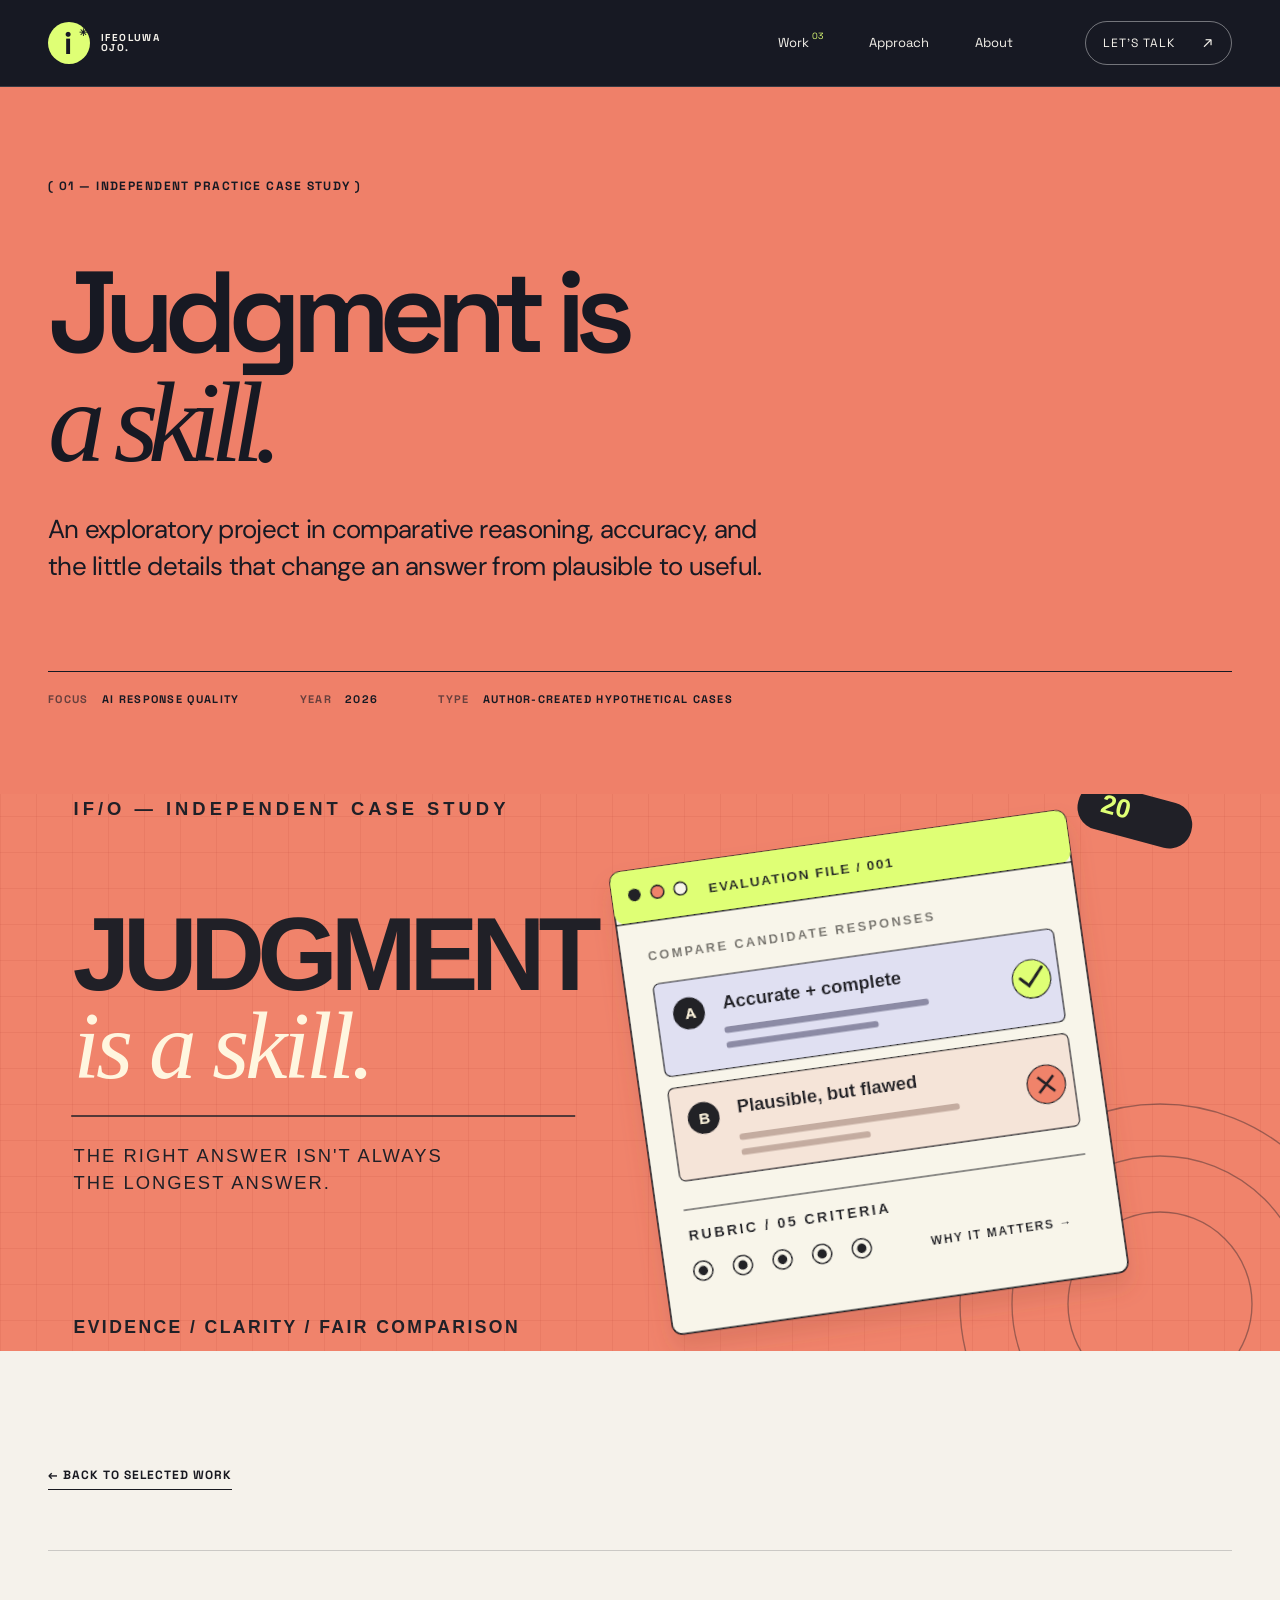
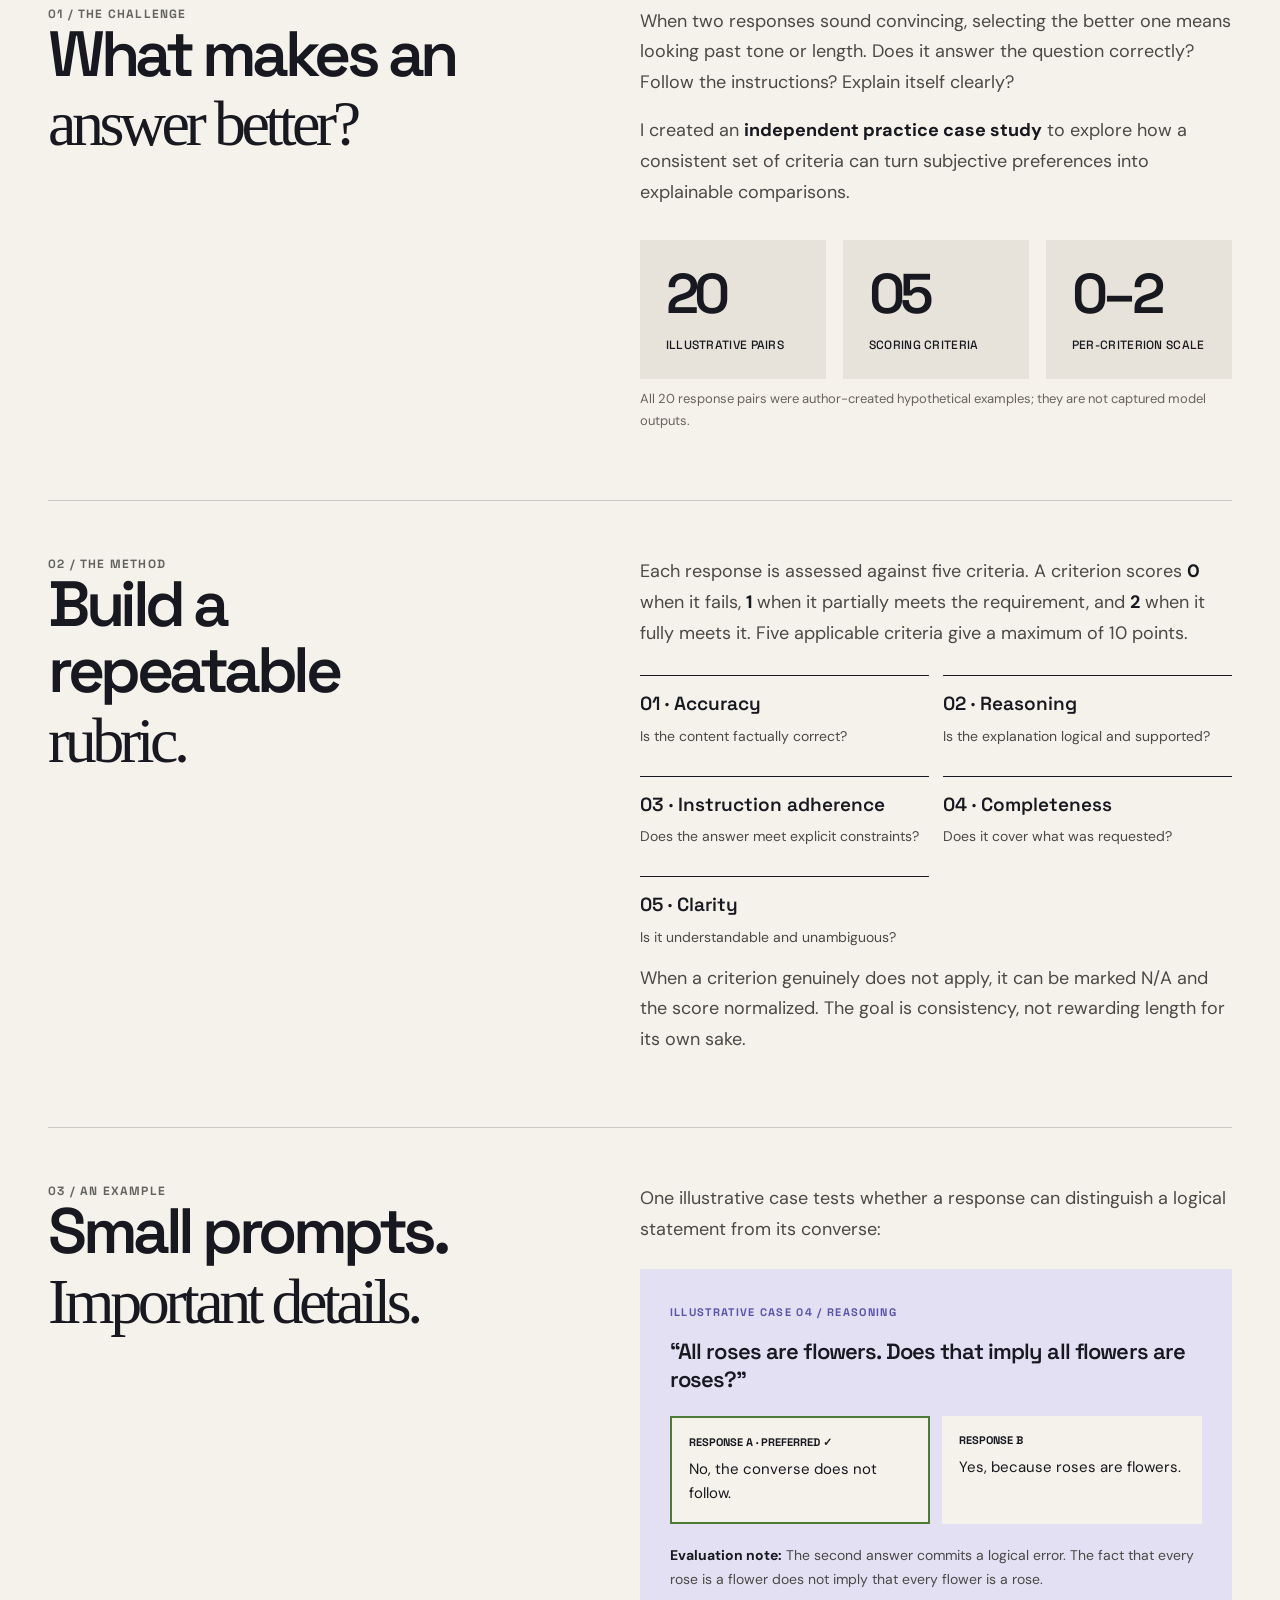
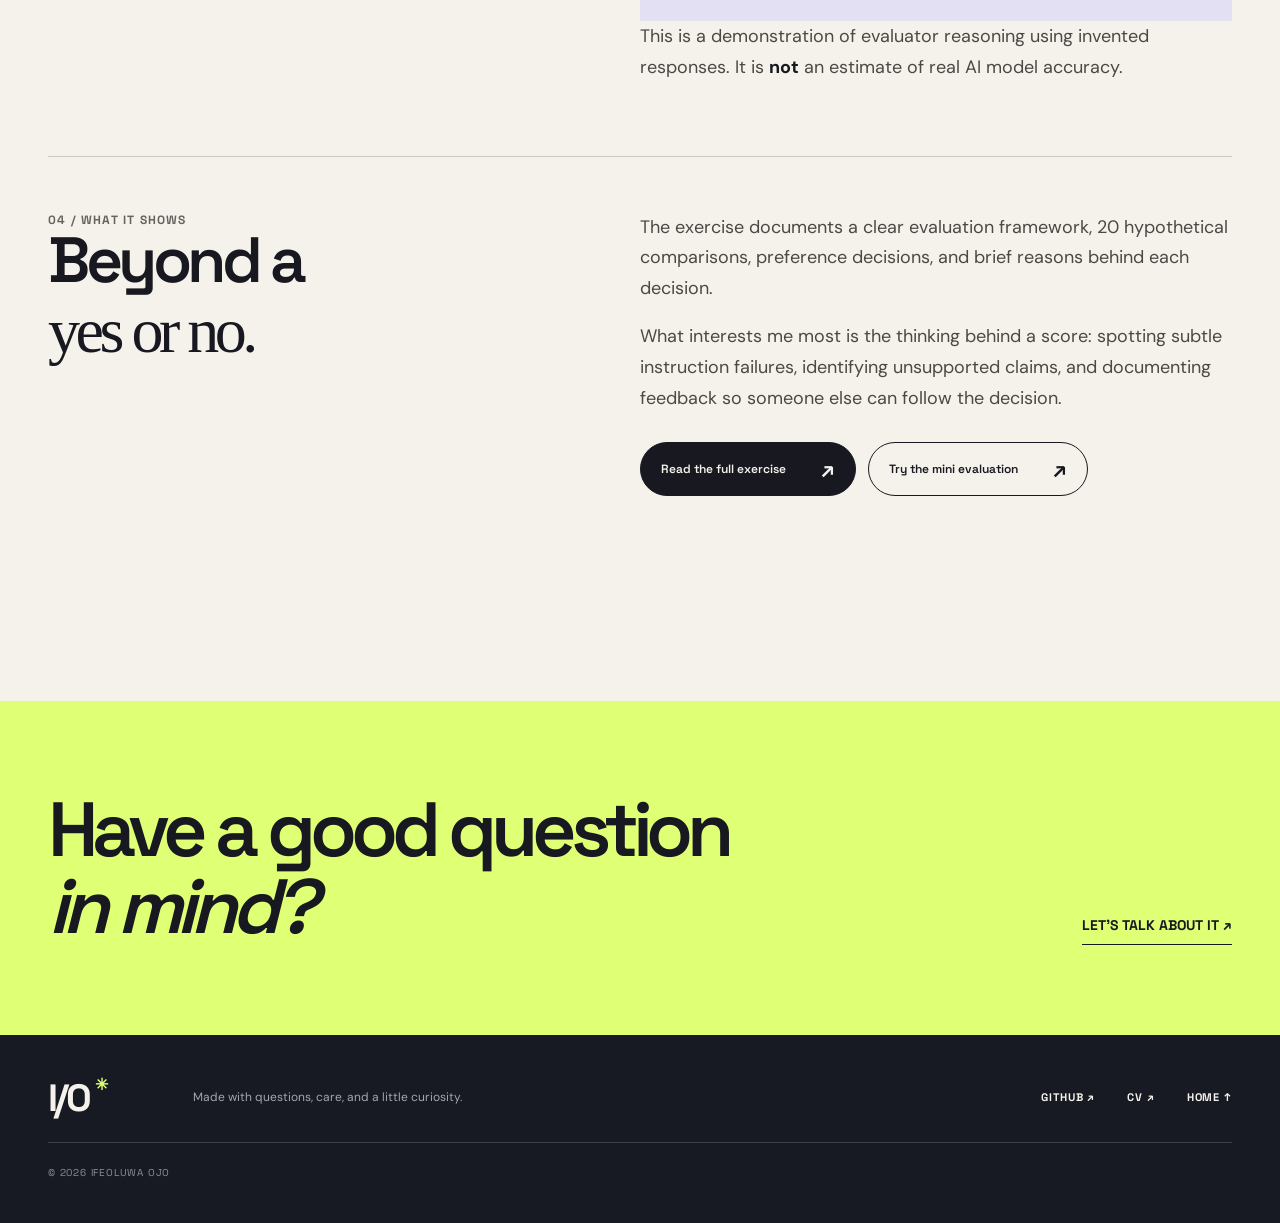
==== work/ai-response-evaluation.html @ a1e18ade "Add files via upload Redesigned my portfolio website" ====
<!doctype html><html lang="en"><head><meta charset="utf-8"><meta name="viewport" content="width=device-width, initial-scale=1"><meta name="theme-color" content="#171923"><meta name="description" content="An independently authored AI-response evaluation exercise with 20 hypothetical paired cases and a five-criterion rubric."><meta property="og:type" content="article"><meta property="og:title" content="AI Response Evaluation — Ifeoluwa Ojo"><meta property="og:description" content="An independently authored AI-response evaluation exercise with 20 hypothetical paired cases and a five-criterion rubric."><meta property="og:image" content="https://ifeoluwaojo-dev.github.io/github.io/assets/img/og-cover.png"><link rel="icon" type="image/svg+xml" href="../assets/img/favicon.svg"><link rel="stylesheet" href="../assets/css/styles.css"><title>AI Response Evaluation — Ifeoluwa Ojo</title><script defer src="../assets/js/main.js"></script></head><body class="page-case"><a class="skip-link" href="#main">Skip to content</a>
<header class="site-header"><div class="nav-shell wrap"><a class="brand" href="../index.html" aria-label="Ifeoluwa Ojo homepage"><span class="brand-icon">i<span>✳</span></span><span class="brand-name">IFEOLUWA<br>OJO.</span></a><nav class="desktop-nav" aria-label="Main navigation"><a href="../index.html#work">Work <sup>03</sup></a><a href="../index.html#approach">Approach</a><a href="../index.html#about">About</a></nav><a class="nav-contact" href="mailto:ifeoluwaojo211@gmail.com">LET'S TALK <span aria-hidden="true">↗</span></a><button class="menu-toggle" type="button" aria-controls="mobile-menu" aria-expanded="false" aria-label="Open navigation"><span></span><span></span></button></div><nav class="mobile-menu" id="mobile-menu" aria-label="Mobile navigation" inert><a href="../index.html#work">01 / Selected work</a><a href="../index.html#approach">02 / The approach</a><a href="../index.html#about">03 / About me</a><a href="../index.html#contact">04 / Let's talk</a></nav></header><main id="main"><section class="case-hero case-hero-ai"><div class="wrap"><span class="case-overline">( 01 — INDEPENDENT PRACTICE CASE STUDY )</span><h1>Judgment is<br><em>a skill.</em></h1><p>An exploratory project in comparative reasoning, accuracy, and the little details that change an answer from plausible to useful.</p><div class="case-hero-meta"><span><b>FOCUS</b> AI RESPONSE QUALITY</span><span><b>YEAR</b> 2026</span><span><b>TYPE</b> AUTHOR-CREATED HYPOTHETICAL CASES</span></div></div></section><div class="case-banner"><img src="../assets/img/project-evaluation.svg" alt="Creative editorial artwork representing An independently authored AI-response evaluation exercise with 20 hypothetical paired cases and a five-criteri"></div><div class="case-body"><div class="wrap"><a class="case-back" href="../index.html#work">← BACK TO SELECTED WORK</a><section class="case-section reveal"><div><div class="case-label">01 / THE CHALLENGE</div><h2>What makes an<br><em>answer better?</em></h2></div><div class="case-text"><p>When two responses sound convincing, selecting the better one means looking past tone or length. Does it answer the question correctly? Follow the instructions? Explain itself clearly?</p><p>I created an <strong>independent practice case study</strong> to explore how a consistent set of criteria can turn subjective preferences into explainable comparisons.</p><div class="metric-grid"><div class="metric"><strong>20</strong><span>ILLUSTRATIVE PAIRS</span></div><div class="metric"><strong>05</strong><span>SCORING CRITERIA</span></div><div class="metric"><strong>0–2</strong><span>PER-CRITERION SCALE</span></div></div><p class="case-caption">All 20 response pairs were author-created hypothetical examples; they are not captured model outputs.</p></div></section><section class="case-section reveal"><div><div class="case-label">02 / THE METHOD</div><h2>Build a repeatable<br><em>rubric.</em></h2></div><div class="case-text"><p>Each response is assessed against five criteria. A criterion scores <strong>0</strong> when it fails, <strong>1</strong> when it partially meets the requirement, and <strong>2</strong> when it fully meets it. Five applicable criteria give a maximum of 10 points.</p><div class="case-rubric"><div><strong>01 · Accuracy</strong><p>Is the content factually correct?</p></div><div><strong>02 · Reasoning</strong><p>Is the explanation logical and supported?</p></div><div><strong>03 · Instruction adherence</strong><p>Does the answer meet explicit constraints?</p></div><div><strong>04 · Completeness</strong><p>Does it cover what was requested?</p></div><div><strong>05 · Clarity</strong><p>Is it understandable and unambiguous?</p></div></div><p>When a criterion genuinely does not apply, it can be marked N/A and the score normalized. The goal is consistency, not rewarding length for its own sake.</p></div></section><section class="case-section reveal"><div><div class="case-label">03 / AN EXAMPLE</div><h2>Small prompts.<br><em>Important details.</em></h2></div><div class="case-text"><p>One illustrative case tests whether a response can distinguish a logical statement from its converse:</p><div class="case-example"><span class="example-kicker">ILLUSTRATIVE CASE 04 / REASONING</span><strong>“All roses are flowers. Does that imply all flowers are roses?”</strong><div class="case-example-grid"><div class="answer-preferred"><small>RESPONSE A · PREFERRED ✓</small>No, the converse does not follow.</div><div><small>RESPONSE B</small>Yes, because roses are flowers.</div></div><p><strong>Evaluation note:</strong> The second answer commits a logical error. The fact that every rose is a flower does not imply that every flower is a rose.</p></div><p>This is a demonstration of evaluator reasoning using invented responses. It is <strong>not</strong> an estimate of real AI model accuracy.</p></div></section><section class="case-section reveal"><div><div class="case-label">04 / WHAT IT SHOWS</div><h2>Beyond a<br><em>yes or no.</em></h2></div><div class="case-text"><p>The exercise documents a clear evaluation framework, 20 hypothetical comparisons, preference decisions, and brief reasons behind each decision.</p><p>What interests me most is the thinking behind a score: spotting subtle instruction failures, identifying unsupported claims, and documenting feedback so someone else can follow the decision.</p><div class="case-actions"><a class="pill-link pill-link-dark" href="../assets/docs/AI_Response_Evaluation_Portfolio.pdf" target="_blank" rel="noopener noreferrer">Read the full exercise <span aria-hidden="true">↗</span></a><a class="pill-link" href="../index.html#lab">Try the mini evaluation <span aria-hidden="true">↗</span></a></div></div></section></div></div></main><section class="case-cta"><div class="wrap case-cta-inner"><h2>Have a good question<br><em>in mind?</em></h2><a href="mailto:ifeoluwaojo211@gmail.com">LET'S TALK ABOUT IT ↗</a></div></section><footer class="site-footer"><div class="wrap footer-inner"><a class="footer-brand" href="../index.html">I/O <span>✳</span></a><p>Made with questions, care, and a little curiosity.</p><div class="footer-links"><a href="https://github.com/ifeoluwaojo-dev" target="_blank" rel="noopener noreferrer">GITHUB ↗</a><a href="../assets/docs/Ifeoluwa_Ojo_Generalist_CV.pdf" target="_blank" rel="noopener noreferrer">CV ↗</a><a href="../index.html">HOME ↑</a></div><span class="footer-year">© <span data-year>2026</span> IFEOLUWA OJO</span></div></footer></body></html>
---- assets/css/styles.css ----
/* IF/O — an original, static portfolio. No dependencies or build step. */
@import url('https://fonts.googleapis.com/css2?family=DM+Sans:wght@400;500;600;700&family=Space+Grotesk:wght@400;500;600;700&display=swap');
:root{--ink:#181920;--paper:#f5f2eb;--paper-deep:#eae6dc;--muted:#63635f;--night:#171923;--lime:#dfff75;--violet:#6960cf;--coral:#ef8069;--line:rgba(24,25,32,.19);--font:'Space Grotesk',Arial,Helvetica,sans-serif;--body:'DM Sans',Arial,Helvetica,sans-serif;--serif:Georgia,'Times New Roman',serif;--ease:cubic-bezier(.22,1,.36,1)}
*,*::before,*::after{box-sizing:border-box}html{scroll-behavior:smooth;scroll-padding-top:88px}body{margin:0;color:var(--ink);background:var(--paper);font-family:var(--body);font-size:16px;line-height:1.55;-webkit-font-smoothing:antialiased;overflow-x:hidden}::selection{background:var(--lime);color:var(--ink)}a{color:inherit;text-decoration:none}a:focus-visible,button:focus-visible{outline:3px solid var(--violet);outline-offset:5px}button{font:inherit;cursor:pointer}img,svg{max-width:100%;display:block}p,h1,h2,h3,h4{margin-top:0}h1,h2,h3{font-family:var(--font)}.wrap{width:min(100% - 96px,1430px);margin-inline:auto}.skip-link{position:fixed;z-index:300;background:var(--lime);padding:12px 18px;left:14px;top:-70px;color:var(--ink)}.skip-link:focus{top:12px}.section-pad{padding-block:136px}.eyebrow,.section-kicker,.project-meta,.hero-baseline,.hero-edition,.hero-intro,.nav-contact,.nav-shell,.quiz-head,.quiz-eyebrow,.about-facts span,.method-index,.strip-title,.lab-sticker,.footer-links,.footer-year{font-family:var(--font)}.section-kicker{display:flex;justify-content:space-between;gap:16px;align-items:center;font-size:12px;font-weight:700;letter-spacing:.105em;border-top:1px solid var(--line);padding-top:16px;line-height:1.4}.section-display{font-size:clamp(3.8rem,7.5vw,8rem);line-height:.98;letter-spacing:-.085em;font-weight:600;margin:0}.section-display em,.hero-title em,.contact-title em{font-family:var(--serif);font-weight:400;letter-spacing:-.08em}.text-link{display:inline-flex;align-items:center;gap:36px;border-bottom:1px solid currentColor;padding-bottom:8px;font-family:var(--font);font-size:14px;font-weight:600;transition:gap .3s var(--ease)}.text-link:hover{gap:48px}.text-link span{font-size:20px}.reveal{opacity:1;transform:none}.js .reveal{opacity:0;transform:translateY(35px);transition:opacity .8s var(--ease),transform .8s var(--ease)}.js .reveal.in-view{opacity:1;transform:none}.page-loader{display:none}.js .page-loader{display:grid;place-items:center;position:fixed;z-index:200;inset:0;pointer-events:none;clip-path:inset(0 0 100% 0);background:var(--lime);color:var(--night)}.loader-asterisk{font-size:110px}
/* Navigation */
.site-header{height:87px;position:sticky;top:0;z-index:90;background:var(--night);color:var(--paper);border-bottom:1px solid rgba(255,255,255,.14)}.site-header.header-sticky{position:sticky;top:0;box-shadow:0 14px 40px rgba(0,0,0,.12)}.nav-shell{display:flex;align-items:center;justify-content:space-between;height:100%;gap:28px}.brand{display:flex;align-items:center;gap:11px;flex:0 0 auto}.brand-icon{width:42px;height:42px;display:grid;place-items:center;background:var(--lime);color:var(--night);font-size:31px;line-height:1;font-weight:700;border-radius:50%;letter-spacing:-.07em;position:relative;padding-right:5px}.brand-icon span{font-size:10px;position:absolute;right:5px;top:6px}.brand-name{font-size:10px;line-height:1.05;font-weight:700;letter-spacing:.14em}.desktop-nav{display:flex;align-items:center;gap:46px;margin-left:auto;margin-right:44px}.desktop-nav a{font-family:var(--font);font-size:13px;transition:color .2s}.desktop-nav a:hover{color:var(--lime)}.desktop-nav sup{color:var(--lime);font-size:9px;position:relative;top:-3px}.nav-contact{border:1px solid rgba(255,255,255,.4);border-radius:999px;padding:12px 17px;display:flex;gap:28px;font-size:12px;letter-spacing:.08em;transition:background .2s,color .2s}.nav-contact:hover{background:var(--lime);border-color:var(--lime);color:var(--night)}.nav-contact span{font-size:16px;line-height:1}.menu-toggle{display:none;border:0;background:none;color:inherit;width:44px;height:44px;align-items:center;justify-content:center;flex-direction:column;gap:7px}.menu-toggle span{height:2px;width:25px;background:currentColor;transform-origin:center;transition:transform .25s}.menu-toggle[aria-expanded="true"] span:first-child{transform:translateY(4.5px) rotate(45deg)}.menu-toggle[aria-expanded="true"] span:last-child{transform:translateY(-4.5px) rotate(-45deg)}.mobile-menu{display:none}
/* Opening */
.hero{background:var(--night);color:var(--paper);position:relative;min-height:820px;overflow:hidden}.hero::before{content:"";position:absolute;width:480px;height:480px;top:38%;right:-135px;background:radial-gradient(circle,rgba(123,110,219,.18),transparent 66%);pointer-events:none}.hero-grain{position:absolute;inset:0;opacity:.14;pointer-events:none;background-image:url("data:image/svg+xml,%3Csvg viewBox='0 0 180 180' xmlns='http://www.w3.org/2000/svg'%3E%3Cfilter id='n'%3E%3CfeTurbulence type='fractalNoise' baseFrequency='.87' numOctaves='3' stitchTiles='stitch'/%3E%3C/filter%3E%3Crect width='100%25' height='100%25' filter='url(%23n)' opacity='.20'/%3E%3C/svg%3E")}.hero-inner{position:relative;min-height:820px;padding-top:38px;padding-bottom:27px;display:flex;flex-direction:column}.hero-topline{display:flex;justify-content:space-between;position:relative;z-index:4;gap:20px;align-items:center}.eyebrow{font-size:12px;font-weight:700;letter-spacing:.13em}.signal-dot{width:8px;height:8px;display:inline-block;background:var(--lime);border-radius:50%;box-shadow:0 0 0 4px rgba(223,255,117,.12);margin-right:11px;vertical-align:1px}.hero-edition{font-size:11px;letter-spacing:.12em;color:#a7a8b4}.hero-copy{position:relative;z-index:3;padding-top:91px}.hero-intro{font-size:15px;font-weight:500;letter-spacing:.005em;display:flex;align-items:center;gap:10px;margin-bottom:30px;color:#dfdfdc}.hello-mark{color:var(--lime);font-size:22px}.hero-title{font-size:clamp(5rem,9.6vw,10.2rem);line-height:.915;letter-spacing:-.095em;font-weight:600;margin:0;max-width:1400px}.hero-title .outlined{color:transparent;-webkit-text-stroke:1.5px var(--paper)}.hero-title em{color:var(--lime)}.title-fullstop{color:var(--lime)}.hero-subrow{margin-top:60px;display:flex;align-items:center;gap:52px}.hero-subrow p{max-width:510px;color:#c8c8d2;font-size:clamp(17px,1.7vw,21px);line-height:1.5;margin:0}.hero-subrow strong{color:var(--paper);font-weight:600}.round-link{flex:0 0 64px;width:64px;height:64px;border:1px solid rgba(255,255,255,.45);border-radius:50%;display:grid;place-items:center;font-size:32px;transition:background .3s,transform .3s,color .3s}.round-link:hover{background:var(--lime);color:var(--night);transform:translateY(5px)}.hero-baseline{margin-top:auto;padding-top:74px;display:flex;justify-content:space-between;position:relative;z-index:3;color:#a8aabb;font-size:11px;letter-spacing:.12em;font-weight:600}.hero-baseline i{color:var(--lime);font-style:normal;margin:0 10px;font-size:10px}.hero-baseline>span:last-child{color:var(--lime)}.hero-baseline>span:last-child span{font-size:17px}.hero-object{position:absolute;width:350px;height:350px;right:0;top:389px;z-index:1;pointer-events:none;filter:drop-shadow(0 30px 45px rgba(0,0,0,.3))}.object-disc{height:100%;width:100%;border-radius:50%;background:radial-gradient(circle at 33% 30%,#c2b6fa 5%,#8177c9 40%,#453b8d 80%);border:1px solid #b6adf5;box-shadow:inset -15px -20px 50px rgba(23,25,35,.5);display:grid;place-items:center;transform:rotate(-15deg);animation:discFloat 7s ease-in-out infinite}.object-disc::after{content:"";position:absolute;inset:18px;border:1px solid rgba(255,255,255,.26);border-radius:50%}.object-core{position:relative;display:flex;flex-direction:column;align-items:center;justify-content:center;gap:5px;color:var(--paper)}.object-core-star{font-size:38px;color:var(--lime);line-height:1}.object-core-copy{text-align:center;line-height:1;font-size:52px;letter-spacing:-.11em;font-family:var(--font);font-weight:700}.micro-star{font-size:13px;color:var(--lime);position:relative;top:-19px;left:4px}.object-orbit{position:absolute;z-index:-1;width:420px;height:420px;top:-35px;left:-35px;border:1px solid rgba(223,255,117,.37);border-radius:50%;transform:scaleX(.74) rotate(31deg)}.orbit-two{transform:scaleX(1.04) scaleY(.6) rotate(-31deg);border-color:rgba(223,255,117,.3)}.object-tag{position:absolute;z-index:4;background:var(--paper);color:var(--night);font:700 10px var(--font);letter-spacing:.07em;border:1px solid var(--night);padding:12px 17px;border-radius:2px;white-space:nowrap;transform:rotate(-7deg)}.object-tag span{margin-left:11px}.tag-top{right:-5px;top:0;transform:rotate(9deg)}.tag-bottom{left:-43px;bottom:37px}.hero-corner{position:absolute;right:27px;bottom:20px;color:rgba(255,255,255,.08);font:700 84px var(--font);letter-spacing:-.07em}@keyframes discFloat{0%,100%{transform:rotate(-15deg) translateY(0)}50%{transform:rotate(-11deg) translateY(-16px)}}
.ticker{height:60px;background:var(--lime);color:var(--ink);overflow:hidden;display:flex;align-items:center;border-bottom:1px solid var(--ink)}.ticker-track{display:flex;flex:none;gap:43px;align-items:center;white-space:nowrap;min-width:max-content;animation:tickerSlide 26s linear infinite;font:700 18px var(--font);letter-spacing:-.045em}.ticker i{font-size:22px;font-style:normal}@keyframes tickerSlide{to{transform:translateX(-50%)}}
/* Introduction */
.intro-section{background:var(--paper)}.intro-grid{display:grid;grid-template-columns:1.2fr .8fr;gap:10%;margin-top:90px;align-items:end}.intro-title{font-size:clamp(5.5rem,9vw,10rem)}.highlight-swipe{color:var(--violet)}.intro-title em{font-weight:400}.intro-aside{max-width:410px;justify-self:end;padding-bottom:11px}.line-doodle{color:var(--violet);width:150px;margin-bottom:27px}.intro-aside p{font-size:19px;line-height:1.6;letter-spacing:-.018em}.intro-aside p+p{font-size:16px;color:var(--muted);margin-top:17px;margin-bottom:30px}.expertise-strip{border-top:1px solid var(--ink);border-bottom:1px solid var(--ink);margin-top:130px;display:grid;grid-template-columns:180px 1fr;align-items:center;gap:25px;padding:27px 0}.strip-title{font-size:11px;font-weight:700;letter-spacing:.1em}.strip-title span{display:block;font-size:25px;line-height:1;color:var(--violet)}.expertise-items{display:flex;flex-wrap:wrap;gap:10px}.expertise-items span{border:1px solid var(--line);border-radius:999px;padding:10px 16px;font-size:13px;font-weight:600;white-space:nowrap}
/* Project showcase */
.work-section{background:#eae6dc}.work-section .section-kicker{border-color:rgba(24,25,32,.24)}.work-header{display:flex;justify-content:space-between;align-items:end;gap:70px;margin:80px 0 76px}.work-header .section-display{font-size:clamp(4rem,7.7vw,8rem)}.work-header p{max-width:375px;font-size:18px;margin-bottom:10px;color:#4b4a49;line-height:1.6}.projects-grid{display:grid;grid-template-columns:1fr 1fr;gap:88px 29px}.project-feature{grid-column:1/-1}.project-card{min-width:0;display:block}.project-media{position:relative;overflow:hidden;isolation:isolate;aspect-ratio:1.28;border-radius:3px;transition:border-radius .4s var(--ease)}.project-feature .project-media{aspect-ratio:1.95}.project-media img{width:100%;height:100%;object-fit:cover;transition:transform .9s var(--ease);will-change:transform}.project-card:hover .project-media img{transform:scale(1.035)}.project-card:hover .project-media{border-radius:16px}.project-open{position:absolute;z-index:4;right:20px;top:20px;width:52px;height:52px;background:var(--paper);border:1px solid var(--ink);border-radius:50%;display:grid;place-items:center;font:27px var(--font);transform:translateY(-12px);opacity:0;transition:transform .3s,opacity .3s}.project-card:hover .project-open,.project-card:focus-visible .project-open{transform:translateY(0);opacity:1}.project-meta{display:flex;justify-content:space-between;gap:20px;flex-wrap:wrap;margin-top:24px;margin-bottom:20px;font-size:11px;font-weight:700;letter-spacing:.09em;color:#605e58}.project-heading{display:flex;justify-content:space-between;align-items:start;gap:20px}.project-heading h3{font-size:clamp(2.4rem,4.7vw,5.5rem);font-weight:600;line-height:1.07;letter-spacing:-.075em;margin:0}.project-half .project-heading h3{font-size:clamp(2.3rem,3.5vw,4.3rem)}.project-arrow{border-bottom:1px solid var(--ink);width:40px;height:48px;display:grid;place-items:center;font-size:29px;flex-shrink:0;transition:transform .3s}.project-card:hover .project-arrow{transform:translate(5px,-6px)}.project-description{font-size:16px;line-height:1.65;color:#5f5d58;max-width:540px;margin:17px 0 0}.project-feature .project-description{max-width:630px}.media-ai{background:#ee8268}.media-research{background:#383b84}.media-web{background:#b6a6ea}
/* Evaluation demo */
.lab-section{background:var(--night);color:var(--paper);position:relative;overflow:hidden}.lab-section::before{content:"";position:absolute;width:800px;height:800px;left:-400px;bottom:-460px;border-radius:50%;background:rgba(110,93,202,.12);pointer-events:none}.lab-layout{display:grid;grid-template-columns:.88fr 1.12fr;gap:8%;align-items:center}.section-kicker-light{border-color:rgba(255,255,255,.26)}.lab-intro{align-self:stretch;display:flex;flex-direction:column}.lab-sticker{align-self:flex-start;display:inline-flex;gap:32px;font-size:12px;font-weight:700;letter-spacing:.12em;color:var(--night);background:var(--lime);transform:rotate(-5deg);padding:11px 13px;margin-top:100px;margin-bottom:29px}.lab-sticker span{font-size:17px;line-height:1}.lab-intro .section-display{font-size:clamp(4.8rem,7.5vw,9rem)}.dot-lime{color:var(--lime)}.lab-intro>p{max-width:430px;color:#d0d0d8;font-size:18px;line-height:1.6;margin-top:32px;margin-bottom:26px}.lab-footnote{display:block;max-width:355px;font-size:12px;color:#999ba9;line-height:1.6;margin-top:auto;padding-top:60px}.quiz-card{color:var(--ink);background:var(--paper);min-height:615px;padding:38px 39px;box-shadow:16px 16px 0 rgba(255,255,255,.07);transform:rotate(1.4deg)}.js .quiz-card.reveal.in-view{transform:rotate(1.4deg)}.quiz-head{display:flex;justify-content:space-between;gap:14px;align-items:center}.quiz-badge{display:inline-flex;align-items:center;gap:11px;font-size:10px;font-weight:700;letter-spacing:.06em}.quiz-pulse{width:11px;height:11px;background:var(--violet);border-radius:50%;box-shadow:0 0 0 4px rgba(105,96,207,.12)}.quiz-progress{font-size:11px;font-weight:700}.quiz-rule{height:1px;background:var(--ink);margin:25px 0 39px}.quiz-eyebrow{font-size:11px;color:var(--violet);letter-spacing:.13em;font-weight:700;margin-bottom:17px}.quiz-prompt{font-size:clamp(25px,2.6vw,37px);letter-spacing:-.052em;line-height:1.21;font-weight:600;min-height:93px;max-width:530px;margin-bottom:22px}.quiz-instruction{font-size:13px;color:var(--muted);margin:0 0 15px}.quiz-answers{display:flex;flex-direction:column;gap:10px}.answer-option{width:100%;text-align:left;border:1px solid #bcbcb5;background:transparent;display:flex;align-items:center;gap:16px;min-height:77px;padding:17px 20px;transition:border-color .25s,background .25s;cursor:pointer}.answer-option:hover:not(:disabled){background:#e8e6de;border-color:var(--night)}.answer-option:disabled{cursor:default}.answer-option.is-correct{border-color:#476a2b;background:#ebf8d9}.answer-option.is-incorrect{border-color:#b64f36;background:#fbe8e1}.answer-letter{width:31px;height:31px;border:1px solid #a8a7a1;flex-shrink:0;display:grid;place-items:center;border-radius:50%;font:700 12px var(--font)}.answer-copy{line-height:1.4;font-size:14px;flex:1}.answer-select{font-size:20px}.quiz-feedback{min-height:0;font-size:13px;font-weight:600;line-height:1.5;transition:all .2s}.quiz-feedback:not(:empty){padding-top:15px;min-height:62px}.quiz-feedback.is-correct{color:#476a2b}.quiz-feedback.is-incorrect{color:#a13c28}.quiz-footer{border-top:1px solid #bdbcb6;margin-top:26px;padding-top:21px;display:flex;gap:18px;align-items:center;justify-content:space-between}.quiz-footer>span{font-family:var(--font);font-size:9px;color:var(--muted);letter-spacing:.04em;line-height:1.6}.quiz-footer b{color:var(--violet);font-weight:700;margin:0 2px}.quiz-next{border:0;background:var(--night);color:var(--paper);font-family:var(--font);font-size:13px;font-weight:600;padding:13px 16px;min-width:125px;white-space:nowrap}.quiz-next:disabled{opacity:.3;cursor:not-allowed}.quiz-next:not(:disabled):hover{background:var(--violet)}.quiz-next span{margin-left:12px}
/* Method */
.method-section{background:var(--paper)}.method-title{margin:87px 0 82px}.method-grid{display:grid;grid-template-columns:repeat(4,minmax(0,1fr));border-top:1px solid var(--ink);border-bottom:1px solid var(--ink)}.method-card{position:relative;min-height:345px;padding:28px 26px 30px;border-right:1px solid var(--line)}.method-card:first-child{padding-left:0}.method-card:last-child{border-right:0}.method-index{font-size:12px;font-weight:700;color:var(--muted)}.method-symbol{font:400 93px/1 var(--serif);margin:29px 0 31px;color:var(--violet)}.method-card h3{font-size:22px;letter-spacing:-.045em;font-weight:600;margin:0 0 9px}.method-card p{font-size:14px;max-width:245px;line-height:1.7;color:var(--muted);margin:0}
/* About */
.about-section{background:#dbd6ca}.about-grid{display:grid;grid-template-columns:1fr 1fr;gap:13%;padding-top:86px}.about-title-wrap{display:flex;flex-direction:column;align-items:flex-start}.about-mark{width:150px;height:150px;border:1px solid var(--ink);border-radius:50%;display:grid;place-items:center;transform:rotate(-16deg);margin-bottom:54px;background:var(--lime)}.about-mark span{font:700 70px var(--font);letter-spacing:-.1em}.about-title-wrap .section-display{font-size:clamp(4.5rem,6.6vw,8.4rem)}.about-side-note{font:700 12px/1.5 var(--font);letter-spacing:.07em;margin-top:auto;border-top:1px solid var(--ink);padding-top:14px;min-width:200px}.about-content{padding-top:24px}.about-content>p{font-size:16px;line-height:1.75;color:#44423d}.about-content .about-lead{font-size:clamp(22px,2.25vw,30px);line-height:1.42;letter-spacing:-.04em;color:var(--ink)}.about-lead strong{font-weight:700}.about-facts{margin:42px 0}.about-facts>div{display:flex;flex-direction:column;gap:5px;padding:20px 0;border-top:1px solid var(--line)}.about-facts>div:last-child{border-bottom:1px solid var(--line)}.about-facts span{font-size:10px;font-weight:700;letter-spacing:.11em;color:#65615a}.about-facts strong{font-family:var(--font);font-size:16px;font-weight:600}.about-facts small{color:#6c685f;font-size:13px}.pill-link{display:inline-flex;align-items:center;justify-content:space-between;gap:35px;padding:15px 20px;border:1px solid var(--ink);border-radius:100px;font:600 14px var(--font);transition:background .25s,color .25s,transform .25s}.pill-link span{font-size:22px;line-height:1}.pill-link:hover{background:var(--lime);transform:translateY(-3px)}.pill-link-dark{background:var(--ink);color:var(--paper)}.pill-link-dark:hover{color:var(--ink)}
/* Closing */
.contact-section{background:var(--lime);padding:86px 0 100px;overflow:hidden}.contact-section .section-kicker{border-color:var(--ink)}.contact-kicker{font:700 12px var(--font);letter-spacing:.1em;margin:91px 0 22px}.contact-title{font-size:clamp(5.3rem,11.7vw,13.5rem);letter-spacing:-.095em;line-height:.91;margin:0;font-weight:600}.contact-title em{font-weight:400}.contact-title span{color:transparent;-webkit-text-stroke:1.5px var(--ink)}.contact-title sup{font-size:.27em;letter-spacing:normal;vertical-align:top;margin-left:10px}.contact-bottom{border-top:1px solid var(--ink);margin-top:100px;padding-top:26px;display:flex;align-items:center;justify-content:space-between}.contact-email{font-size:clamp(22px,3.4vw,52px);letter-spacing:-.065em;font-family:var(--font);font-weight:600;word-break:break-word}.contact-email span{font-size:.7em}.contact-arrow{font:400 75px var(--font);border:1px solid var(--ink);border-radius:50%;height:102px;width:102px;display:grid;place-items:center;transition:transform .3s,background .3s,color .3s;flex:0 0 auto;margin-left:14px}.contact-arrow:hover{background:var(--ink);color:var(--lime);transform:rotate(45deg)}
/* Footer */
.site-footer{background:var(--night);color:var(--paper);padding:39px 0 43px}.footer-inner{display:grid;grid-template-columns:90px minmax(0,1fr) auto;align-items:center;column-gap:55px;row-gap:20px}.footer-brand{font:700 38px var(--font);letter-spacing:-.095em}.footer-brand span{font-size:16px;color:var(--lime);vertical-align:top}.footer-inner p{margin:0;color:#a6a6b2;font-size:12px}.footer-links{display:flex;gap:32px;font-size:11px;font-weight:700;letter-spacing:.08em}.footer-links a:hover{color:var(--lime)}.footer-year{grid-column:1/-1;font-size:10px;color:#8d8e9b;letter-spacing:.08em;border-top:1px solid rgba(255,255,255,.16);padding-top:22px}
/* Case-study pages */
.page-case .site-header{position:sticky;top:0}.case-hero{padding:86px 0 88px;overflow:hidden;position:relative}.case-hero .case-overline{font:700 12px var(--font);letter-spacing:.12em}.case-hero h1{font-size:clamp(5rem,9vw,10rem);font-weight:600;line-height:.95;letter-spacing:-.09em;max-width:1190px;margin:60px 0 33px}.case-hero h1 em{font-family:var(--serif);font-weight:400}.case-hero p{font-size:clamp(19px,2.2vw,26px);max-width:750px;line-height:1.45;letter-spacing:-.027em}.case-hero .case-hero-meta{display:flex;flex-wrap:wrap;gap:22px 60px;border-top:1px solid currentColor;margin-top:85px;padding-top:20px;font:700 11px var(--font);letter-spacing:.12em}.case-hero-ai{background:var(--coral);color:var(--night)}.case-hero-research{background:#444788;color:#f4f1e8}.case-hero-web{background:#c6b6ee;color:var(--night)}.case-hero em{color:inherit}.case-banner{aspect-ratio:2.3;overflow:hidden;background:var(--paper-deep)}.case-banner img{width:100%;height:100%;object-fit:cover}.case-body{padding:110px 0 150px;background:var(--paper)}.case-back{display:inline-flex;gap:10px;align-items:center;font:700 12px var(--font);letter-spacing:.08em;border-bottom:1px solid currentColor;padding:6px 0;margin-bottom:60px}.case-section{display:grid;grid-template-columns:.85fr 1.15fr;gap:13%;border-top:1px solid var(--line);padding:55px 0}.case-section .case-label{font:700 12px var(--font);letter-spacing:.1em;color:var(--muted)}.case-section h2{font-size:clamp(2.6rem,5vw,5.6rem);line-height:1.03;letter-spacing:-.07em;font-weight:600;margin:0}.case-section h2 em{font:400 1em var(--serif)}.case-text p{font-size:18px;color:#4a4946;line-height:1.7;max-width:700px}.case-text p:first-child{margin-top:0}.case-text p strong{color:var(--ink)}.case-text ul{padding-left:20px;line-height:1.9;font-size:17px;color:#4a4946}.metric-grid{display:grid;grid-template-columns:repeat(3,1fr);gap:17px;margin:33px 0 9px}.metric{background:#e8e3da;padding:26px;min-height:135px}.metric strong{font:600 56px/1 var(--font);letter-spacing:-.08em;display:block}.metric span{font:500 12px var(--font);letter-spacing:.025em;display:block;margin-top:15px}.case-rubric{display:grid;grid-template-columns:repeat(2,1fr);gap:14px;margin-top:27px}.case-rubric div{border-top:1px solid var(--ink);padding-top:15px}.case-rubric strong{font:600 19px var(--font)}.case-rubric p{font-size:14px;line-height:1.55;margin-top:8px}.case-example{background:#e4e0f4;padding:30px;margin-top:24px}.case-example .example-kicker{font:700 11px var(--font);letter-spacing:.12em;color:#5854a9}.case-example>strong{display:block;font:600 22px var(--font);letter-spacing:-.04em;margin:14px 0 23px}.case-example-grid{display:grid;grid-template-columns:1fr 1fr;gap:12px}.case-example-grid>div{background:var(--paper);padding:17px;font-size:15px}.case-example-grid small{display:block;font:700 11px var(--font);margin-bottom:9px}.case-example-grid .answer-preferred{border:2px solid #4d7a35}.case-example>p{font-size:14px;margin-top:20px;margin-bottom:0}.case-actions{margin-top:29px;display:flex;flex-wrap:wrap;gap:12px}.case-actions .pill-link{font-size:12px}.case-cta{background:var(--lime);padding:90px 0}.case-cta .case-cta-inner{display:flex;align-items:end;justify-content:space-between;gap:30px}.case-cta h2{font-size:clamp(3.5rem,6vw,7.5rem);line-height:1;letter-spacing:-.08em;font-weight:600;max-width:930px;margin:0}.case-cta a{font:700 14px var(--font);white-space:nowrap;border-bottom:1px solid;padding-bottom:10px}.case-section .case-caption{font-size:13px;color:#68645d}.case-list{display:grid;grid-template-columns:1fr 1fr;gap:12px;margin:24px 0}.case-list article{background:#ece8e0;padding:25px}.case-list article h3{font-size:24px;line-height:1.15;letter-spacing:-.04em;margin:10px 0}.case-list article small{font:700 11px var(--font);letter-spacing:.09em;color:var(--violet)}.case-list article p{font-size:14px;line-height:1.65;margin-bottom:0}.case-hero-meta span{display:inline-flex;gap:13px}.case-hero-meta b{font-weight:700;opacity:.62}
/* Media query tuning */
@media(max-width:1190px){.wrap{width:min(100% - 64px,1430px)}.hero-title{font-size:clamp(4.4rem,9.5vw,8.6rem)}.hero-object{right:5px;top:430px;transform:scale(.82);transform-origin:right top}.hero-subrow p{max-width:490px}.lab-layout{gap:5%}.intro-grid{gap:6%}.method-card{padding-inline:20px}.section-pad{padding-block:110px}}
@media(max-width:900px){.desktop-nav{gap:20px;margin-right:10px}.hero{min-height:780px}.hero-inner{min-height:780px}.hero-object{top:438px;right:0;transform:scale(.63)}.hero-copy{padding-top:95px}.hero-subrow{margin-top:45px}.hero-subrow p{max-width:380px}.hero-title{font-size:clamp(4.2rem,9.5vw,7.9rem)}.section-pad{padding-block:100px}.intro-grid{grid-template-columns:1fr;gap:45px;margin-top:70px}.intro-title{font-size:clamp(5.5rem,11vw,9rem)}.intro-aside{justify-self:start;margin-left:10%;max-width:630px}.expertise-strip{margin-top:95px}.work-header{flex-direction:column;align-items:start;gap:20px;margin:70px 0 60px}.work-header p{max-width:570px}.lab-layout{grid-template-columns:1fr;gap:70px}.lab-sticker{margin-top:50px}.lab-intro .section-display{font-size:clamp(5rem,9vw,8rem)}.lab-intro>p{max-width:600px}.lab-footnote{margin-top:0;padding-top:20px}.quiz-card{max-width:700px}.method-grid{grid-template-columns:repeat(2,minmax(0,1fr))}.method-card:nth-child(2){border-right:0}.method-card:nth-child(-n+2){border-bottom:1px solid var(--line)}.method-card:nth-child(3){padding-left:0}.about-grid{gap:9%}.about-title-wrap .section-display{font-size:clamp(3.7rem,6vw,6rem)}.contact-title{font-size:clamp(5rem,11vw,10rem)}.contact-arrow{width:75px;height:75px;font-size:50px}.footer-inner{column-gap:26px}.case-section{gap:6%}}
@media(max-width:640px){html{scroll-padding-top:72px}.wrap{width:min(100% - 36px,1430px)}.site-header{height:73px}.nav-shell{gap:15px}.brand-icon{width:37px;height:37px;font-size:27px}.brand-name{font-size:9px}.desktop-nav{display:none}.nav-contact{margin-left:auto;padding:10px 12px;gap:9px;font-size:10px}.menu-toggle{display:flex;flex:0 0 42px}.mobile-menu{position:absolute;top:72px;left:0;right:0;background:var(--night);padding:20px 19px 26px;border-top:1px solid rgba(255,255,255,.12);display:flex;flex-direction:column;gap:0;visibility:hidden;opacity:0;transform:translateY(-8px);pointer-events:none;transition:visibility .2s,opacity .2s,transform .2s}.mobile-menu.is-open{visibility:visible;opacity:1;transform:none;pointer-events:auto}.mobile-menu a{font:600 clamp(22px,6vw,30px) var(--font);padding:17px 0;border-bottom:1px solid rgba(255,255,255,.16)}.mobile-menu a:last-child{color:var(--lime)}.hero{min-height:760px}.hero-inner{min-height:760px;padding-top:27px;padding-bottom:23px}.hero-topline{align-items:start}.eyebrow{font-size:9px;max-width:190px;line-height:1.5}.signal-dot{height:6px;width:6px;margin-right:5px}.hero-edition{font-size:9px;max-width:120px;text-align:right;line-height:1.5}.hero-copy{padding-top:80px}.hero-intro{font-size:12px;margin-bottom:20px}.hero-title{font-size:clamp(3.55rem,13.7vw,6.3rem);line-height:.99;letter-spacing:-.087em}.hero-title .outlined{-webkit-text-stroke:1px var(--paper)}.hero-subrow{margin-top:33px;gap:18px}.hero-subrow p{font-size:16px;max-width:330px;line-height:1.5}.round-link{width:47px;height:47px;flex-basis:47px;font-size:27px}.hero-object{top:auto;bottom:60px;right:16%;transform:scale(.44);transform-origin:right bottom;opacity:.9}.hero-baseline{margin-top:auto;padding-top:245px;gap:16px;font-size:9px;line-height:1.5}.hero-baseline>span:first-child{max-width:210px}.hero-baseline>span:last-child{max-width:95px;text-align:right}.hero-baseline i{margin:0 3px}.hero-corner{font-size:42px}.ticker{height:50px}.ticker-track{font-size:15px;gap:30px}.section-pad{padding-block:82px}.section-kicker{font-size:9px;gap:15px}.section-kicker span:last-child{text-align:right}.section-display{font-size:clamp(3.4rem,12vw,6.5rem)}.intro-grid{margin-top:57px;gap:42px}.intro-title{font-size:clamp(4.4rem,12vw,7rem)}.intro-aside{margin-left:0}.line-doodle{width:110px;margin-bottom:20px}.intro-aside p{font-size:17px}.intro-aside p+p{font-size:15px}.expertise-strip{margin-top:68px;grid-template-columns:1fr;gap:13px;padding-block:21px}.strip-title span{display:inline;margin-left:11px}.expertise-items{gap:7px}.expertise-items span{padding:8px 11px;font-size:11px}.work-header{margin:59px 0 45px;gap:18px}.work-header .section-display{font-size:clamp(3.5rem,11.8vw,6.5rem)}.work-header p{font-size:15px}.projects-grid{grid-template-columns:1fr;gap:68px}.project-feature{grid-column:auto}.project-media,.project-feature .project-media{aspect-ratio:1.23}.project-meta{font-size:9px;margin-top:15px;margin-bottom:13px;gap:10px}.project-heading h3,.project-half .project-heading h3{font-size:clamp(2.25rem,9vw,4rem)}.project-arrow{width:33px;height:35px;font-size:23px}.project-description{font-size:14px;margin-top:12px}.project-open{opacity:1;transform:none;right:10px;top:10px;width:38px;height:38px;font-size:23px}.lab-layout{gap:55px}.lab-sticker{margin-top:43px;margin-bottom:20px}.lab-intro .section-display{font-size:clamp(4.7rem,14vw,7rem)}.lab-intro>p{font-size:16px;margin-top:25px}.lab-footnote{font-size:11px}.quiz-card{min-height:0;padding:25px 20px;transform:none;box-shadow:9px 9px 0 rgba(255,255,255,.07)}.js .quiz-card.reveal.in-view{transform:none}.quiz-badge,.quiz-progress{font-size:9px}.quiz-rule{margin:20px 0 26px}.quiz-prompt{font-size:clamp(23px,6.2vw,32px);min-height:85px}.answer-option{padding:13px;min-height:77px;gap:11px}.answer-copy{font-size:13px}.quiz-footer>span{font-size:8px}.quiz-next{font-size:11px;padding:12px 10px;min-width:110px}.method-title{margin:61px 0 60px}.method-grid{grid-template-columns:1fr 1fr}.method-card{min-height:290px;padding:20px 14px}.method-symbol{font-size:64px;margin:29px 0}.method-card h3{font-size:18px}.method-card p{font-size:12px}.method-card:nth-child(1),.method-card:nth-child(3){padding-left:0}.about-grid{grid-template-columns:1fr;gap:38px;padding-top:57px}.about-mark{width:100px;height:100px;margin-bottom:35px}.about-mark span{font-size:50px}.about-title-wrap .section-display{font-size:clamp(4.5rem,13vw,7rem)}.about-side-note{margin-top:29px;font-size:10px}.about-content{padding-top:0}.about-content>p{font-size:15px}.about-content .about-lead{font-size:23px}.about-facts{margin:30px 0}.about-facts strong{font-size:14px}.contact-section{padding:76px 0}.contact-kicker{margin-top:66px;font-size:10px}.contact-title{font-size:clamp(4rem,13.3vw,7.5rem)}.contact-bottom{margin-top:75px;padding-top:18px}.contact-email{font-size:clamp(15px,5vw,28px)}.contact-arrow{width:49px;height:49px;font-size:30px;margin-left:8px}.footer-inner{grid-template-columns:75px 1fr;gap:16px}.footer-inner p{font-size:10px}.footer-links{grid-column:1/-1;justify-content:space-between;gap:12px;font-size:10px}.footer-year{font-size:9px}.case-hero{padding:64px 0 65px}.case-hero h1{font-size:clamp(4rem,12vw,6.7rem);margin:39px 0 25px}.case-hero p{font-size:19px}.case-hero .case-hero-meta{margin-top:55px;gap:12px 30px;font-size:9px}.case-banner{aspect-ratio:1.28}.case-body{padding:70px 0 90px}.case-back{margin-bottom:40px}.case-section{grid-template-columns:1fr;gap:24px;padding:40px 0}.case-section h2{font-size:clamp(2.8rem,10vw,4.3rem)}.case-text p{font-size:16px}.case-text ul{font-size:15px}.metric-grid{gap:8px}.metric{padding:12px;min-height:104px}.metric strong{font-size:38px}.metric span{font-size:9px}.case-rubric,.case-example-grid,.case-list{grid-template-columns:1fr}.case-example{padding:19px}.case-example>strong{font-size:18px}.case-example-grid>div{font-size:14px}.case-cta{padding:64px 0}.case-cta .case-cta-inner{align-items:start;flex-direction:column;gap:34px}.case-cta h2{font-size:clamp(3.3rem,11vw,6rem)}}
@media(max-width:380px){.wrap{width:min(100% - 28px,1430px)}.hero-title{font-size:13vw}.hero-object{right:6%}.hero-baseline{padding-top:250px}.nav-contact{font-size:9px}.quiz-card{padding:20px 14px}.contact-title{font-size:12.5vw}}
@media(prefers-reduced-motion:reduce){*,*::before,*::after{scroll-behavior:auto!important;animation-duration:.001ms!important;animation-iteration-count:1!important;transition-duration:.001ms!important}.js .reveal{opacity:1;transform:none}.js .quiz-card.reveal.in-view{transform:none}}
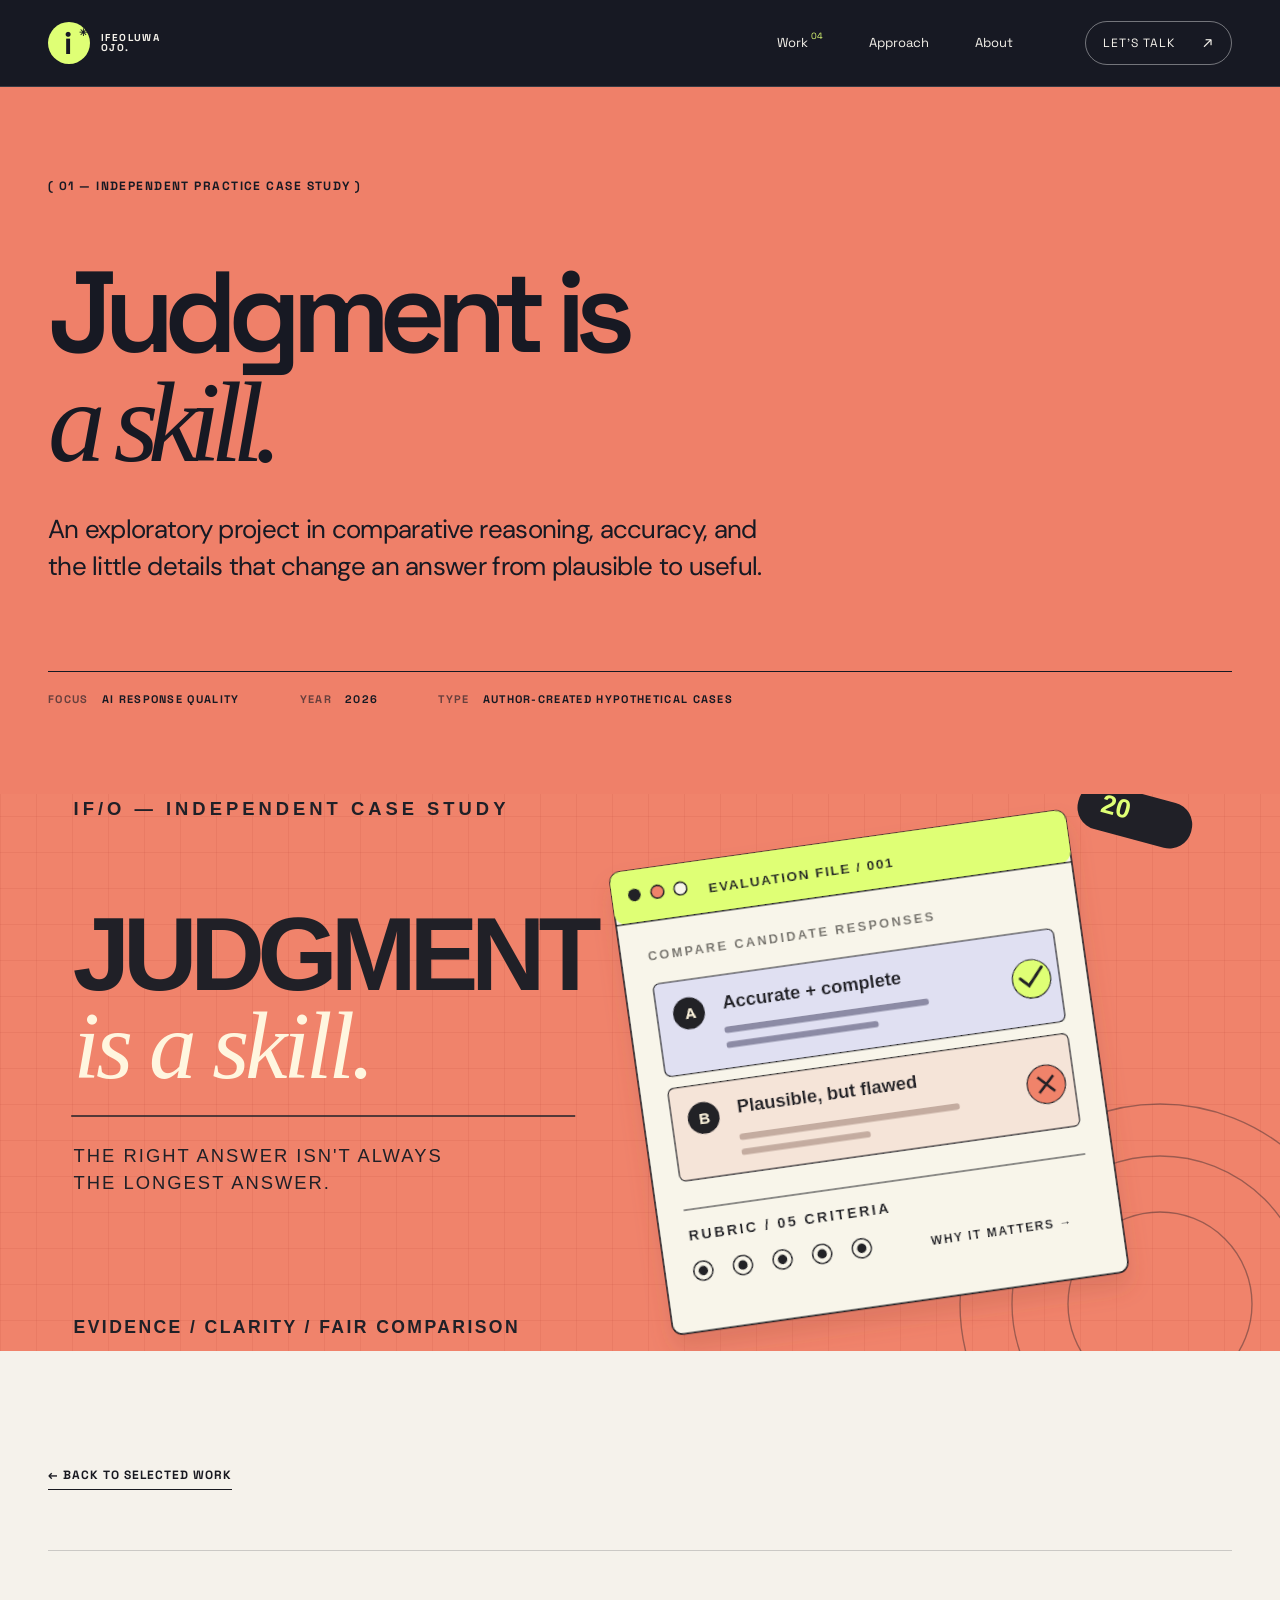
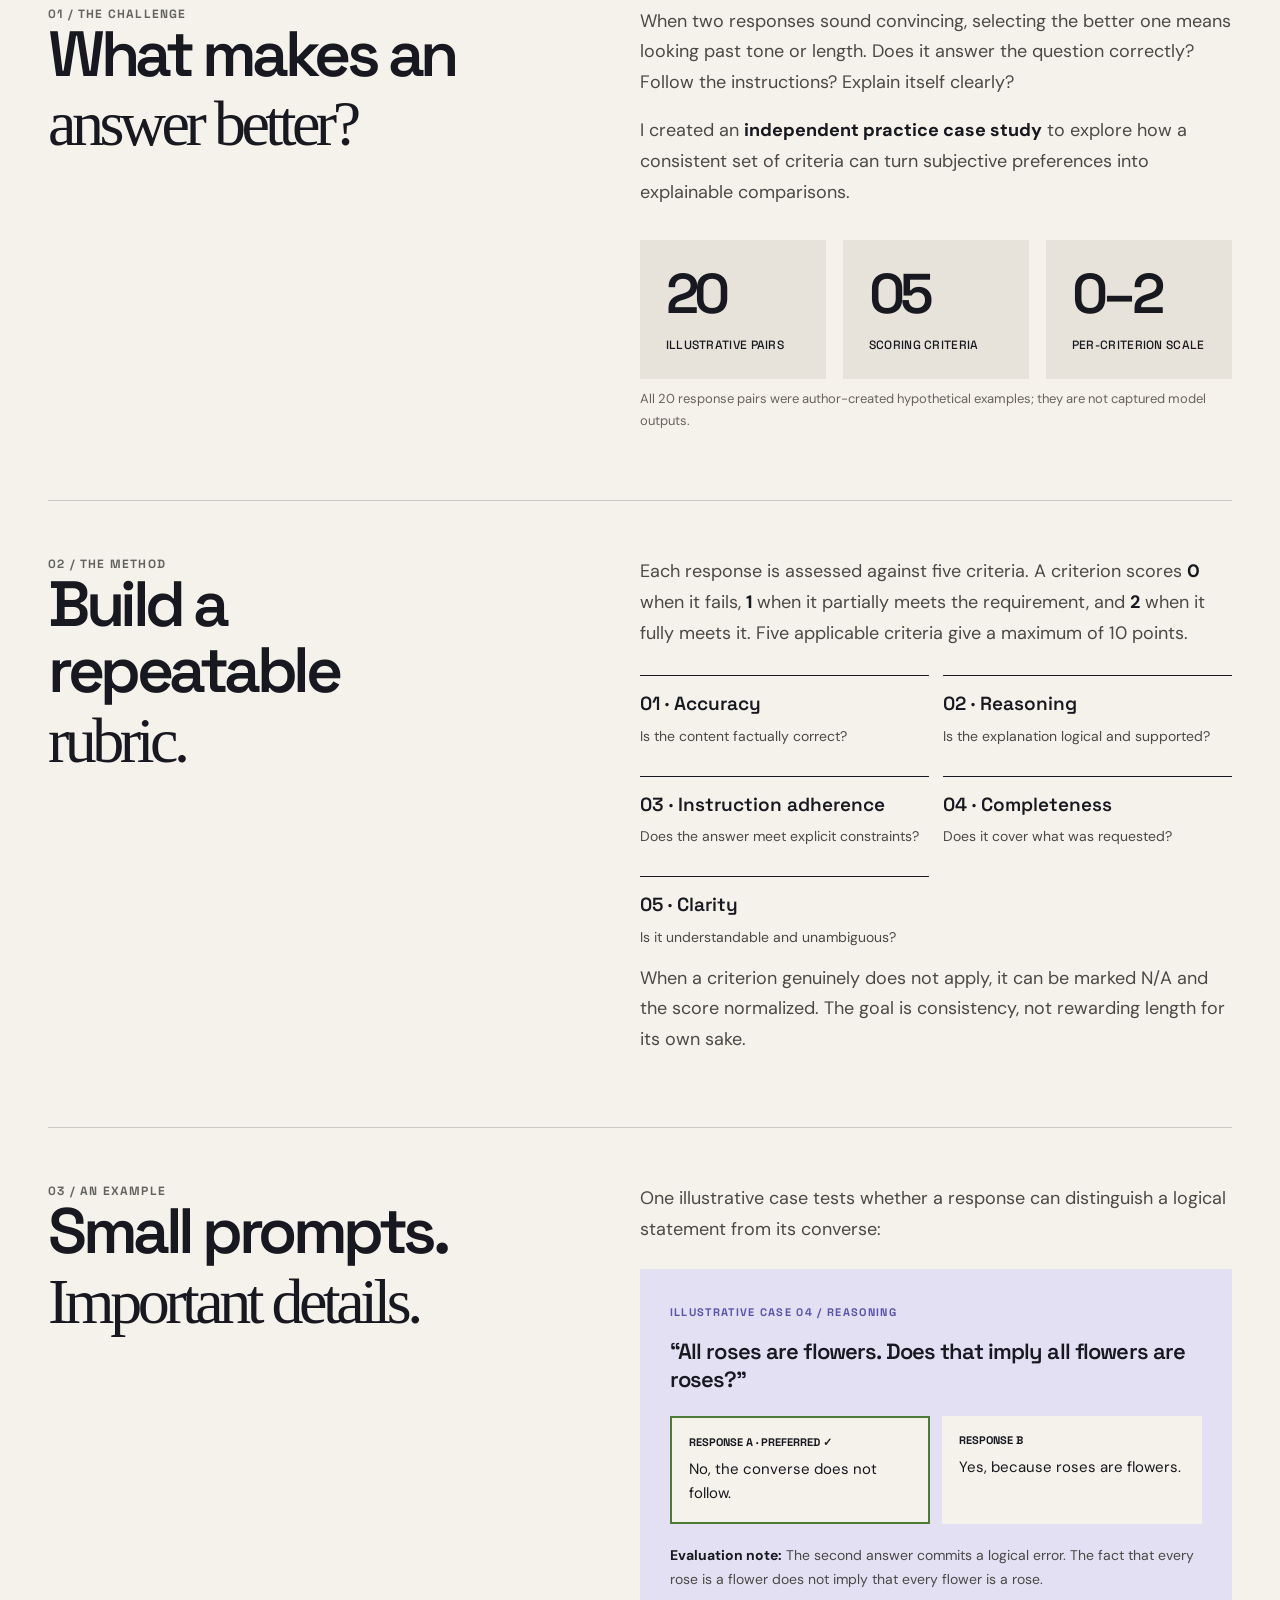
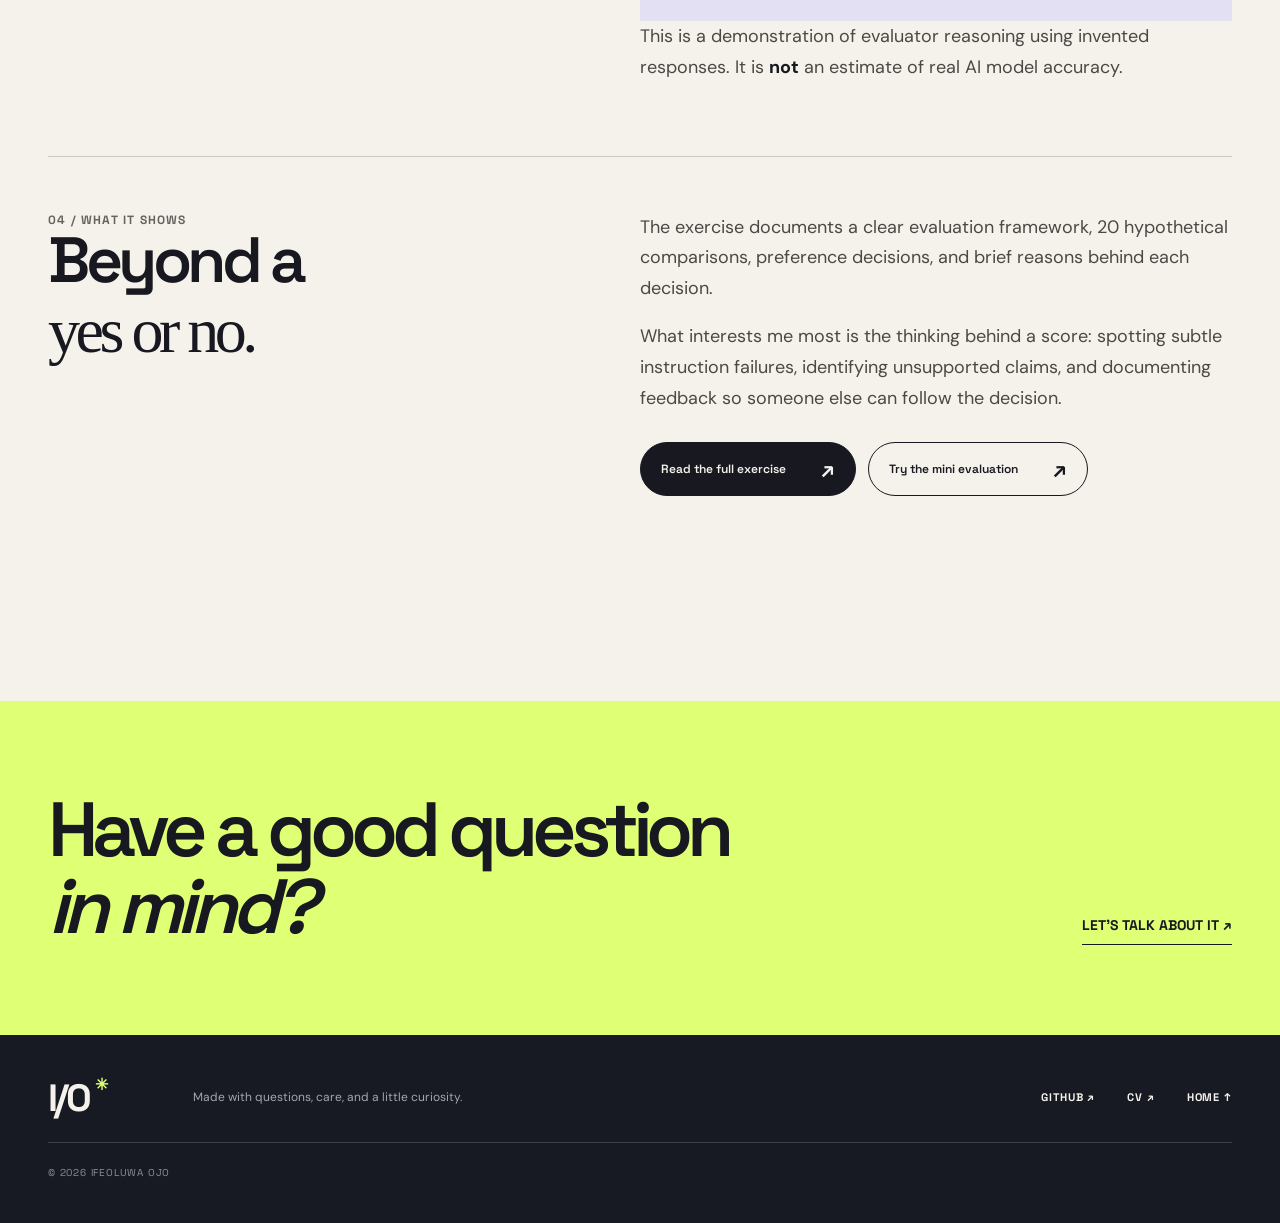
==== commit 4e385ca6: "Add files via upload" ====
--- a/work/ai-response-evaluation.html
+++ b/work/ai-response-evaluation.html
@@ -1,2 +1,2 @@
 <!doctype html><html lang="en"><head><meta charset="utf-8"><meta name="viewport" content="width=device-width, initial-scale=1"><meta name="theme-color" content="#171923"><meta name="description" content="An independently authored AI-response evaluation exercise with 20 hypothetical paired cases and a five-criterion rubric."><meta property="og:type" content="article"><meta property="og:title" content="AI Response Evaluation — Ifeoluwa Ojo"><meta property="og:description" content="An independently authored AI-response evaluation exercise with 20 hypothetical paired cases and a five-criterion rubric."><meta property="og:image" content="https://ifeoluwaojo-dev.github.io/github.io/assets/img/og-cover.png"><link rel="icon" type="image/svg+xml" href="../assets/img/favicon.svg"><link rel="stylesheet" href="../assets/css/styles.css"><title>AI Response Evaluation — Ifeoluwa Ojo</title><script defer src="../assets/js/main.js"></script></head><body class="page-case"><a class="skip-link" href="#main">Skip to content</a>
-<header class="site-header"><div class="nav-shell wrap"><a class="brand" href="../index.html" aria-label="Ifeoluwa Ojo homepage"><span class="brand-icon">i<span>✳</span></span><span class="brand-name">IFEOLUWA<br>OJO.</span></a><nav class="desktop-nav" aria-label="Main navigation"><a href="../index.html#work">Work <sup>03</sup></a><a href="../index.html#approach">Approach</a><a href="../index.html#about">About</a></nav><a class="nav-contact" href="mailto:ifeoluwaojo211@gmail.com">LET'S TALK <span aria-hidden="true">↗</span></a><button class="menu-toggle" type="button" aria-controls="mobile-menu" aria-expanded="false" aria-label="Open navigation"><span></span><span></span></button></div><nav class="mobile-menu" id="mobile-menu" aria-label="Mobile navigation" inert><a href="../index.html#work">01 / Selected work</a><a href="../index.html#approach">02 / The approach</a><a href="../index.html#about">03 / About me</a><a href="../index.html#contact">04 / Let's talk</a></nav></header><main id="main"><section class="case-hero case-hero-ai"><div class="wrap"><span class="case-overline">( 01 — INDEPENDENT PRACTICE CASE STUDY )</span><h1>Judgment is<br><em>a skill.</em></h1><p>An exploratory project in comparative reasoning, accuracy, and the little details that change an answer from plausible to useful.</p><div class="case-hero-meta"><span><b>FOCUS</b> AI RESPONSE QUALITY</span><span><b>YEAR</b> 2026</span><span><b>TYPE</b> AUTHOR-CREATED HYPOTHETICAL CASES</span></div></div></section><div class="case-banner"><img src="../assets/img/project-evaluation.svg" alt="Creative editorial artwork representing An independently authored AI-response evaluation exercise with 20 hypothetical paired cases and a five-criteri"></div><div class="case-body"><div class="wrap"><a class="case-back" href="../index.html#work">← BACK TO SELECTED WORK</a><section class="case-section reveal"><div><div class="case-label">01 / THE CHALLENGE</div><h2>What makes an<br><em>answer better?</em></h2></div><div class="case-text"><p>When two responses sound convincing, selecting the better one means looking past tone or length. Does it answer the question correctly? Follow the instructions? Explain itself clearly?</p><p>I created an <strong>independent practice case study</strong> to explore how a consistent set of criteria can turn subjective preferences into explainable comparisons.</p><div class="metric-grid"><div class="metric"><strong>20</strong><span>ILLUSTRATIVE PAIRS</span></div><div class="metric"><strong>05</strong><span>SCORING CRITERIA</span></div><div class="metric"><strong>0–2</strong><span>PER-CRITERION SCALE</span></div></div><p class="case-caption">All 20 response pairs were author-created hypothetical examples; they are not captured model outputs.</p></div></section><section class="case-section reveal"><div><div class="case-label">02 / THE METHOD</div><h2>Build a repeatable<br><em>rubric.</em></h2></div><div class="case-text"><p>Each response is assessed against five criteria. A criterion scores <strong>0</strong> when it fails, <strong>1</strong> when it partially meets the requirement, and <strong>2</strong> when it fully meets it. Five applicable criteria give a maximum of 10 points.</p><div class="case-rubric"><div><strong>01 · Accuracy</strong><p>Is the content factually correct?</p></div><div><strong>02 · Reasoning</strong><p>Is the explanation logical and supported?</p></div><div><strong>03 · Instruction adherence</strong><p>Does the answer meet explicit constraints?</p></div><div><strong>04 · Completeness</strong><p>Does it cover what was requested?</p></div><div><strong>05 · Clarity</strong><p>Is it understandable and unambiguous?</p></div></div><p>When a criterion genuinely does not apply, it can be marked N/A and the score normalized. The goal is consistency, not rewarding length for its own sake.</p></div></section><section class="case-section reveal"><div><div class="case-label">03 / AN EXAMPLE</div><h2>Small prompts.<br><em>Important details.</em></h2></div><div class="case-text"><p>One illustrative case tests whether a response can distinguish a logical statement from its converse:</p><div class="case-example"><span class="example-kicker">ILLUSTRATIVE CASE 04 / REASONING</span><strong>“All roses are flowers. Does that imply all flowers are roses?”</strong><div class="case-example-grid"><div class="answer-preferred"><small>RESPONSE A · PREFERRED ✓</small>No, the converse does not follow.</div><div><small>RESPONSE B</small>Yes, because roses are flowers.</div></div><p><strong>Evaluation note:</strong> The second answer commits a logical error. The fact that every rose is a flower does not imply that every flower is a rose.</p></div><p>This is a demonstration of evaluator reasoning using invented responses. It is <strong>not</strong> an estimate of real AI model accuracy.</p></div></section><section class="case-section reveal"><div><div class="case-label">04 / WHAT IT SHOWS</div><h2>Beyond a<br><em>yes or no.</em></h2></div><div class="case-text"><p>The exercise documents a clear evaluation framework, 20 hypothetical comparisons, preference decisions, and brief reasons behind each decision.</p><p>What interests me most is the thinking behind a score: spotting subtle instruction failures, identifying unsupported claims, and documenting feedback so someone else can follow the decision.</p><div class="case-actions"><a class="pill-link pill-link-dark" href="../assets/docs/AI_Response_Evaluation_Portfolio.pdf" target="_blank" rel="noopener noreferrer">Read the full exercise <span aria-hidden="true">↗</span></a><a class="pill-link" href="../index.html#lab">Try the mini evaluation <span aria-hidden="true">↗</span></a></div></div></section></div></div></main><section class="case-cta"><div class="wrap case-cta-inner"><h2>Have a good question<br><em>in mind?</em></h2><a href="mailto:ifeoluwaojo211@gmail.com">LET'S TALK ABOUT IT ↗</a></div></section><footer class="site-footer"><div class="wrap footer-inner"><a class="footer-brand" href="../index.html">I/O <span>✳</span></a><p>Made with questions, care, and a little curiosity.</p><div class="footer-links"><a href="https://github.com/ifeoluwaojo-dev" target="_blank" rel="noopener noreferrer">GITHUB ↗</a><a href="../assets/docs/Ifeoluwa_Ojo_Generalist_CV.pdf" target="_blank" rel="noopener noreferrer">CV ↗</a><a href="../index.html">HOME ↑</a></div><span class="footer-year">© <span data-year>2026</span> IFEOLUWA OJO</span></div></footer></body></html>+<header class="site-header"><div class="nav-shell wrap"><a class="brand" href="../index.html" aria-label="Ifeoluwa Ojo homepage"><span class="brand-icon">i<span>✳</span></span><span class="brand-name">IFEOLUWA<br>OJO.</span></a><nav class="desktop-nav" aria-label="Main navigation"><a href="../index.html#work">Work <sup>04</sup></a><a href="../index.html#approach">Approach</a><a href="../index.html#about">About</a></nav><a class="nav-contact" href="mailto:ifeoluwaojo211@gmail.com">LET'S TALK <span aria-hidden="true">↗</span></a><button class="menu-toggle" type="button" aria-controls="mobile-menu" aria-expanded="false" aria-label="Open navigation"><span></span><span></span></button></div><nav class="mobile-menu" id="mobile-menu" aria-label="Mobile navigation" inert><a href="../index.html#work">01 / Selected work</a><a href="../index.html#approach">02 / The approach</a><a href="../index.html#about">03 / About me</a><a href="../index.html#contact">04 / Let's talk</a></nav></header><main id="main"><section class="case-hero case-hero-ai"><div class="wrap"><span class="case-overline">( 01 — INDEPENDENT PRACTICE CASE STUDY )</span><h1>Judgment is<br><em>a skill.</em></h1><p>An exploratory project in comparative reasoning, accuracy, and the little details that change an answer from plausible to useful.</p><div class="case-hero-meta"><span><b>FOCUS</b> AI RESPONSE QUALITY</span><span><b>YEAR</b> 2026</span><span><b>TYPE</b> AUTHOR-CREATED HYPOTHETICAL CASES</span></div></div></section><div class="case-banner"><img src="../assets/img/project-evaluation.svg" alt="Creative editorial artwork representing An independently authored AI-response evaluation exercise with 20 hypothetical paired cases and a five-criteri"></div><div class="case-body"><div class="wrap"><a class="case-back" href="../index.html#work">← BACK TO SELECTED WORK</a><section class="case-section reveal"><div><div class="case-label">01 / THE CHALLENGE</div><h2>What makes an<br><em>answer better?</em></h2></div><div class="case-text"><p>When two responses sound convincing, selecting the better one means looking past tone or length. Does it answer the question correctly? Follow the instructions? Explain itself clearly?</p><p>I created an <strong>independent practice case study</strong> to explore how a consistent set of criteria can turn subjective preferences into explainable comparisons.</p><div class="metric-grid"><div class="metric"><strong>20</strong><span>ILLUSTRATIVE PAIRS</span></div><div class="metric"><strong>05</strong><span>SCORING CRITERIA</span></div><div class="metric"><strong>0–2</strong><span>PER-CRITERION SCALE</span></div></div><p class="case-caption">All 20 response pairs were author-created hypothetical examples; they are not captured model outputs.</p></div></section><section class="case-section reveal"><div><div class="case-label">02 / THE METHOD</div><h2>Build a repeatable<br><em>rubric.</em></h2></div><div class="case-text"><p>Each response is assessed against five criteria. A criterion scores <strong>0</strong> when it fails, <strong>1</strong> when it partially meets the requirement, and <strong>2</strong> when it fully meets it. Five applicable criteria give a maximum of 10 points.</p><div class="case-rubric"><div><strong>01 · Accuracy</strong><p>Is the content factually correct?</p></div><div><strong>02 · Reasoning</strong><p>Is the explanation logical and supported?</p></div><div><strong>03 · Instruction adherence</strong><p>Does the answer meet explicit constraints?</p></div><div><strong>04 · Completeness</strong><p>Does it cover what was requested?</p></div><div><strong>05 · Clarity</strong><p>Is it understandable and unambiguous?</p></div></div><p>When a criterion genuinely does not apply, it can be marked N/A and the score normalized. The goal is consistency, not rewarding length for its own sake.</p></div></section><section class="case-section reveal"><div><div class="case-label">03 / AN EXAMPLE</div><h2>Small prompts.<br><em>Important details.</em></h2></div><div class="case-text"><p>One illustrative case tests whether a response can distinguish a logical statement from its converse:</p><div class="case-example"><span class="example-kicker">ILLUSTRATIVE CASE 04 / REASONING</span><strong>“All roses are flowers. Does that imply all flowers are roses?”</strong><div class="case-example-grid"><div class="answer-preferred"><small>RESPONSE A · PREFERRED ✓</small>No, the converse does not follow.</div><div><small>RESPONSE B</small>Yes, because roses are flowers.</div></div><p><strong>Evaluation note:</strong> The second answer commits a logical error. The fact that every rose is a flower does not imply that every flower is a rose.</p></div><p>This is a demonstration of evaluator reasoning using invented responses. It is <strong>not</strong> an estimate of real AI model accuracy.</p></div></section><section class="case-section reveal"><div><div class="case-label">04 / WHAT IT SHOWS</div><h2>Beyond a<br><em>yes or no.</em></h2></div><div class="case-text"><p>The exercise documents a clear evaluation framework, 20 hypothetical comparisons, preference decisions, and brief reasons behind each decision.</p><p>What interests me most is the thinking behind a score: spotting subtle instruction failures, identifying unsupported claims, and documenting feedback so someone else can follow the decision.</p><div class="case-actions"><a class="pill-link pill-link-dark" href="../assets/docs/AI_Response_Evaluation_Portfolio.pdf" target="_blank" rel="noopener noreferrer">Read the full exercise <span aria-hidden="true">↗</span></a><a class="pill-link" href="../index.html#lab">Try the mini evaluation <span aria-hidden="true">↗</span></a></div></div></section></div></div></main><section class="case-cta"><div class="wrap case-cta-inner"><h2>Have a good question<br><em>in mind?</em></h2><a href="mailto:ifeoluwaojo211@gmail.com">LET'S TALK ABOUT IT ↗</a></div></section><footer class="site-footer"><div class="wrap footer-inner"><a class="footer-brand" href="../index.html">I/O <span>✳</span></a><p>Made with questions, care, and a little curiosity.</p><div class="footer-links"><a href="https://github.com/ifeoluwaojo-dev" target="_blank" rel="noopener noreferrer">GITHUB ↗</a><a href="../assets/docs/Ifeoluwa_Ojo_Generalist_CV.pdf" target="_blank" rel="noopener noreferrer">CV ↗</a><a href="../index.html">HOME ↑</a></div><span class="footer-year">© <span data-year>2026</span> IFEOLUWA OJO</span></div></footer></body></html>
--- a/assets/css/styles.css
+++ b/assets/css/styles.css
@@ -29,3 +29,6 @@
 @media(max-width:640px){html{scroll-padding-top:72px}.wrap{width:min(100% - 36px,1430px)}.site-header{height:73px}.nav-shell{gap:15px}.brand-icon{width:37px;height:37px;font-size:27px}.brand-name{font-size:9px}.desktop-nav{display:none}.nav-contact{margin-left:auto;padding:10px 12px;gap:9px;font-size:10px}.menu-toggle{display:flex;flex:0 0 42px}.mobile-menu{position:absolute;top:72px;left:0;right:0;background:var(--night);padding:20px 19px 26px;border-top:1px solid rgba(255,255,255,.12);display:flex;flex-direction:column;gap:0;visibility:hidden;opacity:0;transform:translateY(-8px);pointer-events:none;transition:visibility .2s,opacity .2s,transform .2s}.mobile-menu.is-open{visibility:visible;opacity:1;transform:none;pointer-events:auto}.mobile-menu a{font:600 clamp(22px,6vw,30px) var(--font);padding:17px 0;border-bottom:1px solid rgba(255,255,255,.16)}.mobile-menu a:last-child{color:var(--lime)}.hero{min-height:760px}.hero-inner{min-height:760px;padding-top:27px;padding-bottom:23px}.hero-topline{align-items:start}.eyebrow{font-size:9px;max-width:190px;line-height:1.5}.signal-dot{height:6px;width:6px;margin-right:5px}.hero-edition{font-size:9px;max-width:120px;text-align:right;line-height:1.5}.hero-copy{padding-top:80px}.hero-intro{font-size:12px;margin-bottom:20px}.hero-title{font-size:clamp(3.55rem,13.7vw,6.3rem);line-height:.99;letter-spacing:-.087em}.hero-title .outlined{-webkit-text-stroke:1px var(--paper)}.hero-subrow{margin-top:33px;gap:18px}.hero-subrow p{font-size:16px;max-width:330px;line-height:1.5}.round-link{width:47px;height:47px;flex-basis:47px;font-size:27px}.hero-object{top:auto;bottom:60px;right:16%;transform:scale(.44);transform-origin:right bottom;opacity:.9}.hero-baseline{margin-top:auto;padding-top:245px;gap:16px;font-size:9px;line-height:1.5}.hero-baseline>span:first-child{max-width:210px}.hero-baseline>span:last-child{max-width:95px;text-align:right}.hero-baseline i{margin:0 3px}.hero-corner{font-size:42px}.ticker{height:50px}.ticker-track{font-size:15px;gap:30px}.section-pad{padding-block:82px}.section-kicker{font-size:9px;gap:15px}.section-kicker span:last-child{text-align:right}.section-display{font-size:clamp(3.4rem,12vw,6.5rem)}.intro-grid{margin-top:57px;gap:42px}.intro-title{font-size:clamp(4.4rem,12vw,7rem)}.intro-aside{margin-left:0}.line-doodle{width:110px;margin-bottom:20px}.intro-aside p{font-size:17px}.intro-aside p+p{font-size:15px}.expertise-strip{margin-top:68px;grid-template-columns:1fr;gap:13px;padding-block:21px}.strip-title span{display:inline;margin-left:11px}.expertise-items{gap:7px}.expertise-items span{padding:8px 11px;font-size:11px}.work-header{margin:59px 0 45px;gap:18px}.work-header .section-display{font-size:clamp(3.5rem,11.8vw,6.5rem)}.work-header p{font-size:15px}.projects-grid{grid-template-columns:1fr;gap:68px}.project-feature{grid-column:auto}.project-media,.project-feature .project-media{aspect-ratio:1.23}.project-meta{font-size:9px;margin-top:15px;margin-bottom:13px;gap:10px}.project-heading h3,.project-half .project-heading h3{font-size:clamp(2.25rem,9vw,4rem)}.project-arrow{width:33px;height:35px;font-size:23px}.project-description{font-size:14px;margin-top:12px}.project-open{opacity:1;transform:none;right:10px;top:10px;width:38px;height:38px;font-size:23px}.lab-layout{gap:55px}.lab-sticker{margin-top:43px;margin-bottom:20px}.lab-intro .section-display{font-size:clamp(4.7rem,14vw,7rem)}.lab-intro>p{font-size:16px;margin-top:25px}.lab-footnote{font-size:11px}.quiz-card{min-height:0;padding:25px 20px;transform:none;box-shadow:9px 9px 0 rgba(255,255,255,.07)}.js .quiz-card.reveal.in-view{transform:none}.quiz-badge,.quiz-progress{font-size:9px}.quiz-rule{margin:20px 0 26px}.quiz-prompt{font-size:clamp(23px,6.2vw,32px);min-height:85px}.answer-option{padding:13px;min-height:77px;gap:11px}.answer-copy{font-size:13px}.quiz-footer>span{font-size:8px}.quiz-next{font-size:11px;padding:12px 10px;min-width:110px}.method-title{margin:61px 0 60px}.method-grid{grid-template-columns:1fr 1fr}.method-card{min-height:290px;padding:20px 14px}.method-symbol{font-size:64px;margin:29px 0}.method-card h3{font-size:18px}.method-card p{font-size:12px}.method-card:nth-child(1),.method-card:nth-child(3){padding-left:0}.about-grid{grid-template-columns:1fr;gap:38px;padding-top:57px}.about-mark{width:100px;height:100px;margin-bottom:35px}.about-mark span{font-size:50px}.about-title-wrap .section-display{font-size:clamp(4.5rem,13vw,7rem)}.about-side-note{margin-top:29px;font-size:10px}.about-content{padding-top:0}.about-content>p{font-size:15px}.about-content .about-lead{font-size:23px}.about-facts{margin:30px 0}.about-facts strong{font-size:14px}.contact-section{padding:76px 0}.contact-kicker{margin-top:66px;font-size:10px}.contact-title{font-size:clamp(4rem,13.3vw,7.5rem)}.contact-bottom{margin-top:75px;padding-top:18px}.contact-email{font-size:clamp(15px,5vw,28px)}.contact-arrow{width:49px;height:49px;font-size:30px;margin-left:8px}.footer-inner{grid-template-columns:75px 1fr;gap:16px}.footer-inner p{font-size:10px}.footer-links{grid-column:1/-1;justify-content:space-between;gap:12px;font-size:10px}.footer-year{font-size:9px}.case-hero{padding:64px 0 65px}.case-hero h1{font-size:clamp(4rem,12vw,6.7rem);margin:39px 0 25px}.case-hero p{font-size:19px}.case-hero .case-hero-meta{margin-top:55px;gap:12px 30px;font-size:9px}.case-banner{aspect-ratio:1.28}.case-body{padding:70px 0 90px}.case-back{margin-bottom:40px}.case-section{grid-template-columns:1fr;gap:24px;padding:40px 0}.case-section h2{font-size:clamp(2.8rem,10vw,4.3rem)}.case-text p{font-size:16px}.case-text ul{font-size:15px}.metric-grid{gap:8px}.metric{padding:12px;min-height:104px}.metric strong{font-size:38px}.metric span{font-size:9px}.case-rubric,.case-example-grid,.case-list{grid-template-columns:1fr}.case-example{padding:19px}.case-example>strong{font-size:18px}.case-example-grid>div{font-size:14px}.case-cta{padding:64px 0}.case-cta .case-cta-inner{align-items:start;flex-direction:column;gap:34px}.case-cta h2{font-size:clamp(3.3rem,11vw,6rem)}}
 @media(max-width:380px){.wrap{width:min(100% - 28px,1430px)}.hero-title{font-size:13vw}.hero-object{right:6%}.hero-baseline{padding-top:250px}.nav-contact{font-size:9px}.quiz-card{padding:20px 14px}.contact-title{font-size:12.5vw}}
 @media(prefers-reduced-motion:reduce){*,*::before,*::after{scroll-behavior:auto!important;animation-duration:.001ms!important;animation-iteration-count:1!important;transition-duration:.001ms!important}.js .reveal{opacity:1;transform:none}.js .quiz-card.reveal.in-view{transform:none}}
+
+/* FORME project portfolio addition */
+.media-forme{background:#e8e0d2}.case-hero-forme{background:#dfd6c8;color:#1c2a21}.case-hero-forme .case-overline,.case-hero-forme .case-hero-meta{color:#27372c}.case-hero-forme h1 em{color:#8d634e}.case-hero-forme p{color:#455047}
